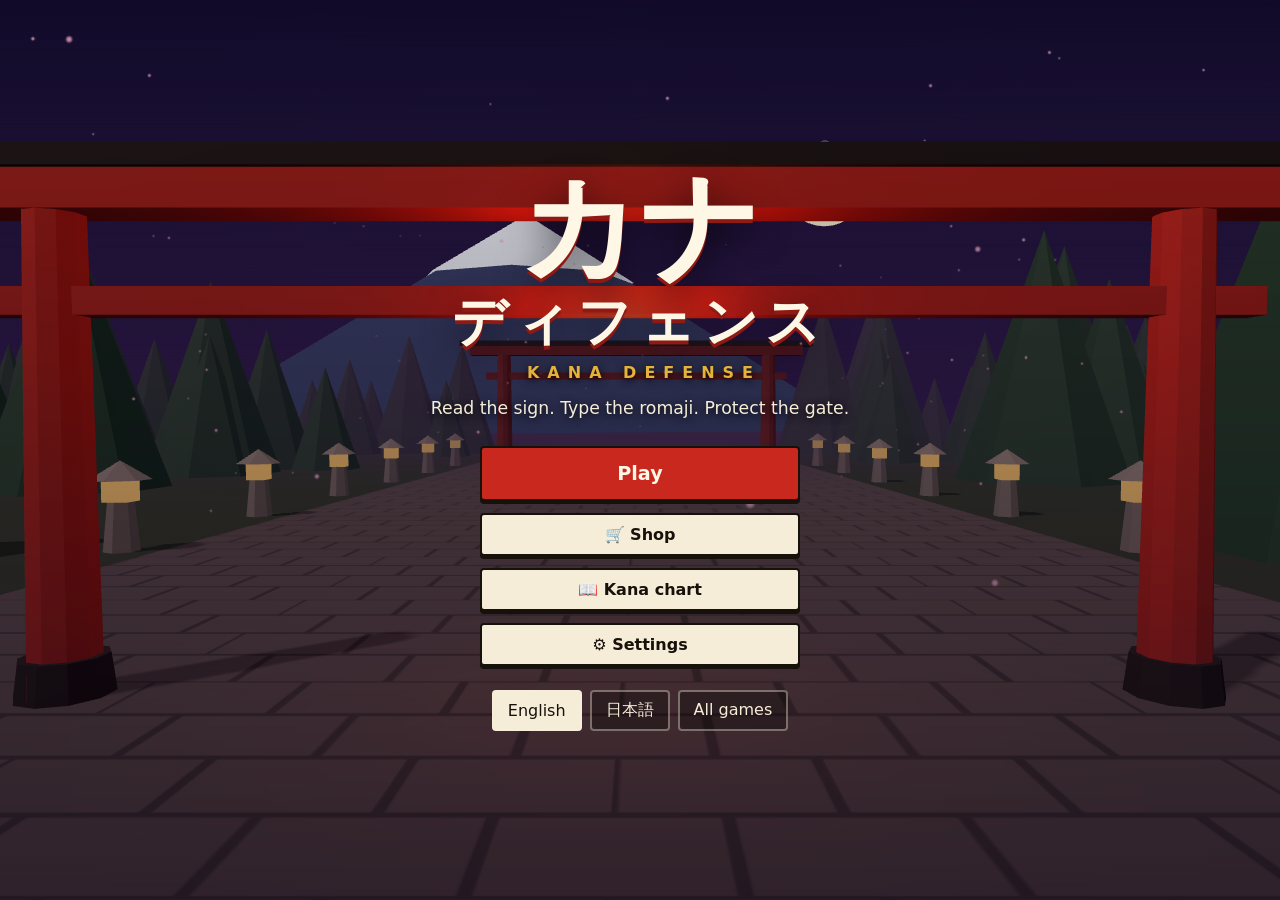
==== kana-defense/index.html @ 28a88e9d "Add Kana Defense, a 3D kana and kanji typing game Solo and local co-op, 57 stages across hiragana, k" ====
<!doctype html>
<html lang="en">
<head>
  <meta charset="utf-8">
  <meta name="viewport" content="width=device-width, initial-scale=1">
  <title>Kana Defense カナディフェンス</title>
  <link rel="stylesheet" href="style.css">
</head>
<body>
  <canvas id="world"></canvas>
  <div id="hud" hidden></div>
  <main id="screen" class="screen"></main>
  <script src="../vendor/three.min.js"></script>
  <script src="../shared/kana.js"></script>
  <script src="../shared/kanji.js"></script>
  <script src="js/stages.js"></script>
  <script src="js/i18n.js"></script>
  <script src="js/audio.js"></script>
  <script src="js/save.js"></script>
  <script src="js/world.js"></script>
  <script src="js/game.js"></script>
  <script src="js/ui.js"></script>
  <script src="js/main.js"></script>
</body>
</html>
---- kana-defense/style.css ----
:root {
  --ink: #17110b;
  --washi: #f6edd9;
  --washi-2: #ebdec2;
  --line: #b9a57d;
  --red: #c8281e;
  --red-d: #8f1a13;
  --gold: #e5b23a;
  --muted: #6c5c44;
  --sans: "Hiragino Sans", "Hiragino Kaku Gothic ProN", "Yu Gothic", "Meiryo", "Noto Sans CJK JP", system-ui, sans-serif;
  --serif: "Hiragino Mincho ProN", "Yu Mincho", "Noto Serif CJK JP", Georgia, serif;
}
* { box-sizing: border-box; }
html, body { height: 100%; margin: 0; overflow: hidden; background: #120c2c; font-family: var(--sans); color: var(--ink); }
[hidden] { display: none !important; }
#world { position: fixed; inset: 0; width: 100%; height: 100%; display: block; }

/* ---------- Screens ---------- */
.screen {
  position: fixed; inset: 0; overflow-y: auto; padding: 24px clamp(16px, 5vw, 64px);
  background: linear-gradient(rgba(10, 6, 22, .58), rgba(10, 6, 22, .72));
  color: var(--washi);
}
.screen.hidden { display: none; }
.screen.title-screen { background: linear-gradient(rgba(10, 6, 22, .1), rgba(10, 6, 22, .6)); display: flex; flex-direction: column; align-items: center; justify-content: center; text-align: center; }
.screen.shop-screen { background: none; padding: 0; overflow: hidden; }
.screen.pause-screen, .screen.result-screen { display: flex; align-items: flex-start; justify-content: center; }
.screen.pause-screen { align-items: center; }

button, .link {
  font: inherit; font-weight: 700; color: var(--ink); background: var(--washi); border: 2px solid var(--ink);
  border-radius: 4px; padding: 10px 18px; cursor: pointer; box-shadow: 0 3px 0 var(--ink); transition: transform .08s, box-shadow .08s;
  text-decoration: none; display: inline-block;
}
button:hover:not(:disabled), .link:hover { transform: translateY(-1px); box-shadow: 0 4px 0 var(--ink); }
button:active:not(:disabled) { transform: translateY(3px); box-shadow: 0 0 0 var(--ink); }
button:focus-visible, .link:focus-visible, input:focus-visible { outline: 3px solid var(--gold); outline-offset: 2px; }
button:disabled { cursor: default; opacity: .55; }
button.primary { background: var(--red); color: #fff7e6; }
button.big { font-size: 1.2rem; padding: 14px 40px; }
button.ghost, .link.ghost { background: rgba(0, 0, 0, .3); color: var(--washi); border-color: rgba(246, 237, 217, .4); box-shadow: none; font-weight: 500; padding: 8px 14px; }
button.ghost.on { background: var(--washi); color: var(--ink); }

.chip { padding: 6px 14px; font-size: .92rem; box-shadow: 0 2px 0 var(--ink); margin: 2px 4px 2px 0; }
.chip.on { background: var(--gold); opacity: 1; }
.chip.buy { background: #fff3c4; white-space: nowrap; }
.chip.danger { background: #f3c9c2; color: var(--red-d); border-color: var(--red-d); box-shadow: 0 2px 0 var(--red-d); }

input { font: inherit; padding: 9px 12px; border: 2px solid var(--ink); border-radius: 4px; background: #fffaf0; width: 140px; }

.logo-kana { font-family: var(--serif); font-weight: 900; font-size: clamp(3.4rem, 10vw, 7.4rem); line-height: 1; color: #fff7e6; text-shadow: 0 4px 0 var(--red-d), 0 12px 36px rgba(0, 0, 0, .7); }
.logo-kana span { display: block; font-size: .46em; letter-spacing: .14em; margin-top: 8px; }
.logo-en { letter-spacing: .5em; font-weight: 700; color: var(--gold); margin-top: 14px; text-shadow: 0 2px 8px #000; padding-left: .5em; }
.tagline { margin: 16px 0 28px; font-size: 1.08rem; text-shadow: 0 2px 8px #000; }
.menu { display: grid; gap: 12px; width: min(320px, 90vw); }
.lang-pick { margin-top: 24px; display: flex; gap: 8px; flex-wrap: wrap; justify-content: center; }

.bar { display: flex; align-items: center; gap: 16px; margin: 0 auto 20px; max-width: 1100px; }
.bar h2 { flex: 1; margin: 0; font-family: var(--serif); font-size: 1.6rem; font-weight: 900; }
.coin-badge { font-weight: 800; background: rgba(0, 0, 0, .45); color: #ffe27a; border: 1px solid rgba(255, 226, 122, .5); padding: 6px 14px; border-radius: 99px; white-space: nowrap; }

.cards { display: grid; gap: 16px; max-width: 1100px; margin: 0 auto 22px; }
.cards.three { grid-template-columns: repeat(auto-fit, minmax(240px, 1fr)); }
.cards.four { grid-template-columns: repeat(auto-fit, minmax(230px, 1fr)); }
.card { text-align: left; font-weight: 400; background: var(--washi); padding: 18px; border-radius: 6px; box-shadow: 0 5px 0 var(--ink); }
.card h3 { margin: 6px 0; font-family: var(--serif); font-size: 1.35rem; }
.card p { margin: 0 0 12px; color: var(--muted); line-height: 1.5; font-size: .94rem; }
.card.selected { background: #ffe7a3; outline: 3px solid var(--red); }
.card-icon { font-size: 2rem; }
.glyph { font-family: var(--serif); font-size: 3.6rem; font-weight: 900; color: var(--red); line-height: 1.15; }
.card.locked { opacity: .78; background: var(--washi-2); }
.card.locked .glyph { font-size: 2.6rem; }
.progress { height: 8px; background: var(--washi-2); border: 1px solid var(--line); border-radius: 4px; overflow: hidden; margin-bottom: 6px; }
.progress i { display: block; height: 100%; background: var(--red); }
small { color: var(--muted); }

.row { display: flex; gap: 12px; flex-wrap: wrap; align-items: center; margin: 14px 0; }
.row.center { justify-content: center; }

.stage-grid { display: grid; grid-template-columns: repeat(auto-fill, minmax(150px, 1fr)); gap: 14px; max-width: 1100px; margin: 0 auto; }
.stage-tile { position: relative; display: flex; flex-direction: column; align-items: center; gap: 4px; padding: 16px 8px 10px; min-height: 124px; font-weight: 400; }
.stage-tile strong { font-family: var(--serif); font-size: 1.3rem; font-weight: 900; }
.stage-tile .num { position: absolute; left: 8px; top: 4px; color: var(--muted); font-size: .8rem; }
.stage-tile small { min-height: 1.2em; }
.stage-tile.boss { background: #f7d9c9; border-color: var(--red-d); box-shadow: 0 3px 0 var(--red-d); }
.stage-tile.locked { background: var(--washi-2); }
.stars { color: var(--gold); letter-spacing: .08em; -webkit-text-stroke: .5px var(--ink); }
.stars i { font-style: normal; color: rgba(60, 40, 20, .2); -webkit-text-stroke: 0; }

.section { font-family: var(--serif); text-align: center; margin: 18px 0 10px; }
.note { text-align: center; line-height: 1.6; max-width: 720px; margin: 12px auto; }
.kana-cards { display: flex; flex-wrap: wrap; justify-content: center; gap: 12px; max-width: 1000px; margin: 0 auto; }
.kana-card { display: flex; flex-direction: column; align-items: center; min-width: 108px; padding: 12px 14px; gap: 2px; font-weight: 400; }
.kana-card b { font-family: var(--serif); font-size: 3.2rem; line-height: 1.15; font-weight: 900; }
.kana-card span { font-size: 1.15rem; font-weight: 800; color: var(--red-d); }
.kana-card em { font-style: normal; color: var(--muted); }
.kana-cards.small { gap: 6px; }
.kana-cards.small .kana-card { min-width: 58px; padding: 4px 8px; box-shadow: 0 2px 0 var(--ink); }
.kana-cards.small .kana-card b { font-size: 1.5rem; }
.kana-cards.small .kana-card span { font-size: .8rem; }
.kana-cards.small .kana-card small { display: none; }

/* ---------- Shop ---------- */
.shop-panel { position: absolute; left: 0; top: 0; bottom: 0; width: min(560px, 100%); overflow-y: auto; padding: 20px; background: rgba(12, 8, 26, .9); border-right: 2px solid var(--gold); }
.shop-panel .note { text-align: left; color: #d8cdb6; font-size: .9rem; margin: 0 0 8px; }
.shop-panel .section { text-align: left; color: var(--gold); }
.shop-item { display: flex; align-items: center; gap: 12px; background: rgba(246, 237, 217, .08); border: 1px solid rgba(246, 237, 217, .22); border-radius: 6px; padding: 8px 12px; margin-bottom: 8px; }
.shop-item.on { border-color: var(--gold); background: rgba(229, 178, 58, .18); }
.shop-icon { font-size: 1.7rem; width: 38px; text-align: center; }
.shop-text { flex: 1; min-width: 0; }
.shop-text small { display: block; color: #cabda3; }
.try-it { position: absolute; right: 32px; bottom: 32px; font-size: 1.15rem; padding: 14px 32px; }
@media (max-width: 800px) { .try-it { display: none; } }

/* ---------- Chart ---------- */
.dex-grid { display: grid; grid-template-columns: repeat(auto-fill, minmax(76px, 1fr)); gap: 8px; max-width: 1100px; margin: 0 auto 24px; }
.dex-cell { display: flex; flex-direction: column; align-items: center; padding: 6px 2px; font-weight: 400; box-shadow: 0 2px 0 var(--ink); }
.dex-cell b { font-family: var(--serif); font-size: 1.6rem; font-weight: 900; }
.dex-cell span { font-size: .8rem; font-weight: 700; color: var(--muted); }
.dex-cell small { font-size: .66rem; }
.dex-cell.good { background: #bfe6b0; }
.dex-cell.learning { background: #ffe9a3; }
.dex-cell.weak { background: #f5b3a8; }

.settings { max-width: 680px; margin: 0 auto; background: var(--washi); color: var(--ink); border: 2px solid var(--ink); border-radius: 6px; padding: 8px 20px; }
.setting { display: flex; justify-content: space-between; align-items: center; gap: 16px; padding: 12px 0; border-bottom: 1px solid var(--line); flex-wrap: wrap; }
.setting:last-child { border-bottom: 0; }
.setting.column { flex-direction: column; align-items: flex-start; }

/* ---------- HUD ---------- */
#hud { position: fixed; inset: 0; pointer-events: none; color: #fff; }
.hud-top { display: flex; justify-content: space-between; align-items: center; gap: 12px; padding: 14px 20px; text-shadow: 0 2px 4px #000; }
.hearts { font-size: 1.6rem; }
.hearts i { font-style: normal; display: inline-block; margin-right: 3px; filter: drop-shadow(0 1px 3px #000); }
.hearts i.lost { opacity: .22; filter: grayscale(1); }
.stage-name { font-family: var(--serif); font-weight: 900; font-size: 1.1rem; text-align: center; }
.left-count { font-weight: 800; font-size: 1.1rem; }
.boss-bar { display: flex; align-items: center; gap: 10px; width: min(620px, 80vw); margin: 0 auto; font-weight: 900; text-shadow: 0 2px 4px #000; }
.boss-bar span { flex: 1; height: 16px; border: 2px solid #fff; background: rgba(0, 0, 0, .6); border-radius: 3px; overflow: hidden; }
.boss-bar i { display: block; height: 100%; width: 100%; background: linear-gradient(90deg, #b44dff, #ff4d6a); transition: width .15s; }
.center-msg { position: fixed; inset: 0; display: flex; align-items: center; justify-content: center; }
.center-pop { font-family: var(--serif); font-weight: 900; text-align: center; padding: 0 20px; text-shadow: 0 4px 0 var(--red-d), 0 8px 24px #000; animation: stamp .3s cubic-bezier(.2, 1.6, .4, 1); }
.center-pop.count { font-size: 8rem; }
.center-pop.boss-warn { font-size: 2.4rem; color: #ffd2d2; }
.center-pop.relay { font-size: 3.4rem; color: #ffe27a; }
@keyframes stamp { from { transform: scale(2.2); opacity: 0; } to { transform: scale(1); opacity: 1; } }

.player-row { position: fixed; left: 0; right: 0; bottom: 18px; display: flex; justify-content: center; gap: 12px; padding: 0 16px; }
.player-box { flex: 0 1 300px; background: rgba(10, 6, 22, .82); border: 2px solid var(--c); border-radius: 6px; padding: 8px 12px; transition: opacity .2s; min-width: 0; }
.player-box.idle { opacity: .45; }
.player-box.shake { animation: shake .25s; background: rgba(120, 10, 10, .9); }
@keyframes shake { 25% { transform: translateX(-7px); } 75% { transform: translateX(7px); } }
.player-head { display: flex; gap: 10px; align-items: baseline; font-size: .9rem; }
.player-head b { color: var(--c); }
.player-head em { margin-left: auto; font-style: normal; color: #ffe27a; font-weight: 800; }
.typed { font-family: ui-monospace, Menlo, Consolas, monospace; font-size: 2rem; font-weight: 800; height: 2.6rem; line-height: 2.6rem; letter-spacing: .08em; }
.typed .placeholder { font-size: 1rem; font-weight: 400; opacity: .4; letter-spacing: 0; font-family: var(--sans); }
.relay-bar { height: 4px; background: rgba(255, 255, 255, .15); }
.relay-bar i { display: block; height: 100%; background: var(--c); }

.pop { position: fixed; transform: translate(-50%, -50%); display: flex; flex-direction: column; align-items: center; font-weight: 900; animation: rise .85s ease-out forwards; text-shadow: 0 2px 0 #000, 0 0 12px #000; }
.pop b { font-family: var(--serif); font-size: 3rem; line-height: 1; }
.pop span { font-size: 1.3rem; color: #fff; }
@keyframes rise { 0% { transform: translate(-50%, -50%) scale(.6); opacity: 0; } 15% { transform: translate(-50%, -60%) scale(1.25); opacity: 1; } 100% { transform: translate(-50%, -180%) scale(1); opacity: 0; } }

.teach { position: fixed; left: 50%; top: 24%; transform: translateX(-50%); background: var(--washi); color: var(--ink); border: 3px solid var(--red); border-radius: 6px; padding: 8px 26px; display: flex; gap: 14px; align-items: center; animation: stamp .25s; }
.teach b { font-family: var(--serif); font-size: 3.2rem; font-weight: 900; }
.teach span { font-size: 1.6rem; font-weight: 800; color: var(--red-d); }
#flash { position: fixed; inset: 0; opacity: 0; background: radial-gradient(transparent 40%, rgba(220, 20, 20, .85)); }
#flash.on { animation: flash .55s ease-out; }
@keyframes flash { from { opacity: 1; } to { opacity: 0; } }

/* ---------- Results ---------- */
.result-card { background: var(--washi); color: var(--ink); border: 3px solid var(--ink); border-radius: 8px; padding: 22px clamp(14px, 3vw, 34px); width: min(760px, 100%); margin: auto; box-shadow: 0 8px 0 var(--ink); }
.result-card .menu { margin: 16px auto 4px; }
.result-card h2 { font-family: var(--serif); font-size: 2.2rem; font-weight: 900; text-align: center; margin: 0 0 6px; }
.result-card.win h2 { color: var(--red); }
.result-card.lose h2 { color: #333; }
.big-stars { font-size: 3rem; text-align: center; line-height: 1.2; }
.banner { text-align: center; background: var(--gold); padding: 6px; font-weight: 800; border-radius: 4px; }
.score { width: 100%; border-collapse: collapse; margin: 14px 0; }
.score th { font-size: .78rem; color: var(--muted); text-align: right; padding: 4px 8px; }
.score td { text-align: right; padding: 8px; border-top: 1px solid var(--line); font-variant-numeric: tabular-nums; }
.score .who { text-align: left; font-weight: 800; border-left: 6px solid var(--c); white-space: nowrap; }
.mvp { margin-left: 8px; font-size: .7rem; background: var(--red); color: #fff; padding: 2px 6px; border-radius: 3px; }
.bar-cell { position: relative; width: 40%; }
.kill-bar { position: absolute; left: 8px; top: 8px; bottom: 8px; background: var(--c); opacity: .5; max-width: calc(100% - 16px); border-radius: 2px; }
.bar-cell b { position: relative; font-size: 1.3rem; }
.coin-sum { display: flex; flex-wrap: wrap; align-items: baseline; justify-content: center; gap: 4px 14px; font-size: .92rem; color: var(--muted); }
.coin-sum b { font-size: 1.5rem; color: #a87600; }
.coin-sum em { font-style: normal; }
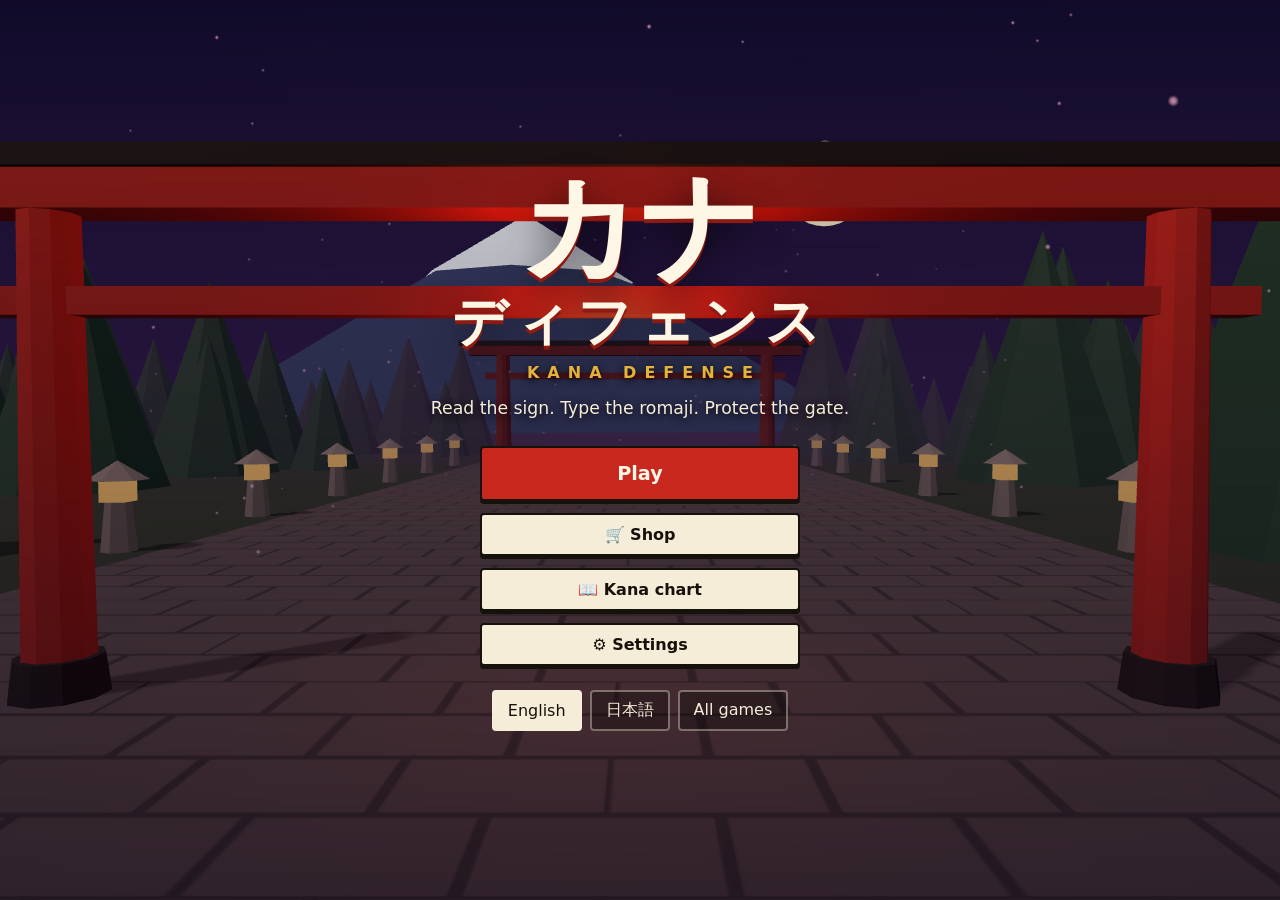
==== commit 457be5eb: "Add Kana Karuta and word stages, fix leftover hit rings Effects started when a weapon landed were dr" ====
--- a/kana-defense/index.html
+++ b/kana-defense/index.html
@@ -13,9 +13,10 @@
   <script src="../vendor/three.min.js"></script>
   <script src="../shared/kana.js"></script>
   <script src="../shared/kanji.js"></script>
+  <script src="../shared/words.js"></script>
+  <script src="../shared/audio.js"></script>
   <script src="js/stages.js"></script>
   <script src="js/i18n.js"></script>
-  <script src="js/audio.js"></script>
   <script src="js/save.js"></script>
   <script src="js/world.js"></script>
   <script src="js/game.js"></script>
--- a/kana-defense/style.css
+++ b/kana-defense/style.css
@@ -83,6 +83,7 @@
 .stage-tile .num { position: absolute; left: 8px; top: 4px; color: var(--muted); font-size: .8rem; }
 .stage-tile small { min-height: 1.2em; }
 .stage-tile.boss { background: #f7d9c9; border-color: var(--red-d); box-shadow: 0 3px 0 var(--red-d); }
+.stage-tile.words { background: #dfeccb; border-color: #2f5a2a; box-shadow: 0 3px 0 #2f5a2a; }
 .stage-tile.locked { background: var(--washi-2); }
 .stars { color: var(--gold); letter-spacing: .08em; -webkit-text-stroke: .5px var(--ink); }
 .stars i { font-style: normal; color: rgba(60, 40, 20, .2); -webkit-text-stroke: 0; }
@@ -94,6 +95,9 @@
 .kana-card b { font-family: var(--serif); font-size: 3.2rem; line-height: 1.15; font-weight: 900; }
 .kana-card span { font-size: 1.15rem; font-weight: 800; color: var(--red-d); }
 .kana-card em { font-style: normal; color: var(--muted); }
+.kana-cards.words .kana-card { min-width: 130px; padding: 8px 12px; }
+.kana-cards.words .kana-card b { font-size: 1.9rem; }
+.kana-cards.words .kana-card span { font-size: 1rem; }
 .kana-cards.small { gap: 6px; }
 .kana-cards.small .kana-card { min-width: 58px; padding: 4px 8px; box-shadow: 0 2px 0 var(--ink); }
 .kana-cards.small .kana-card b { font-size: 1.5rem; }
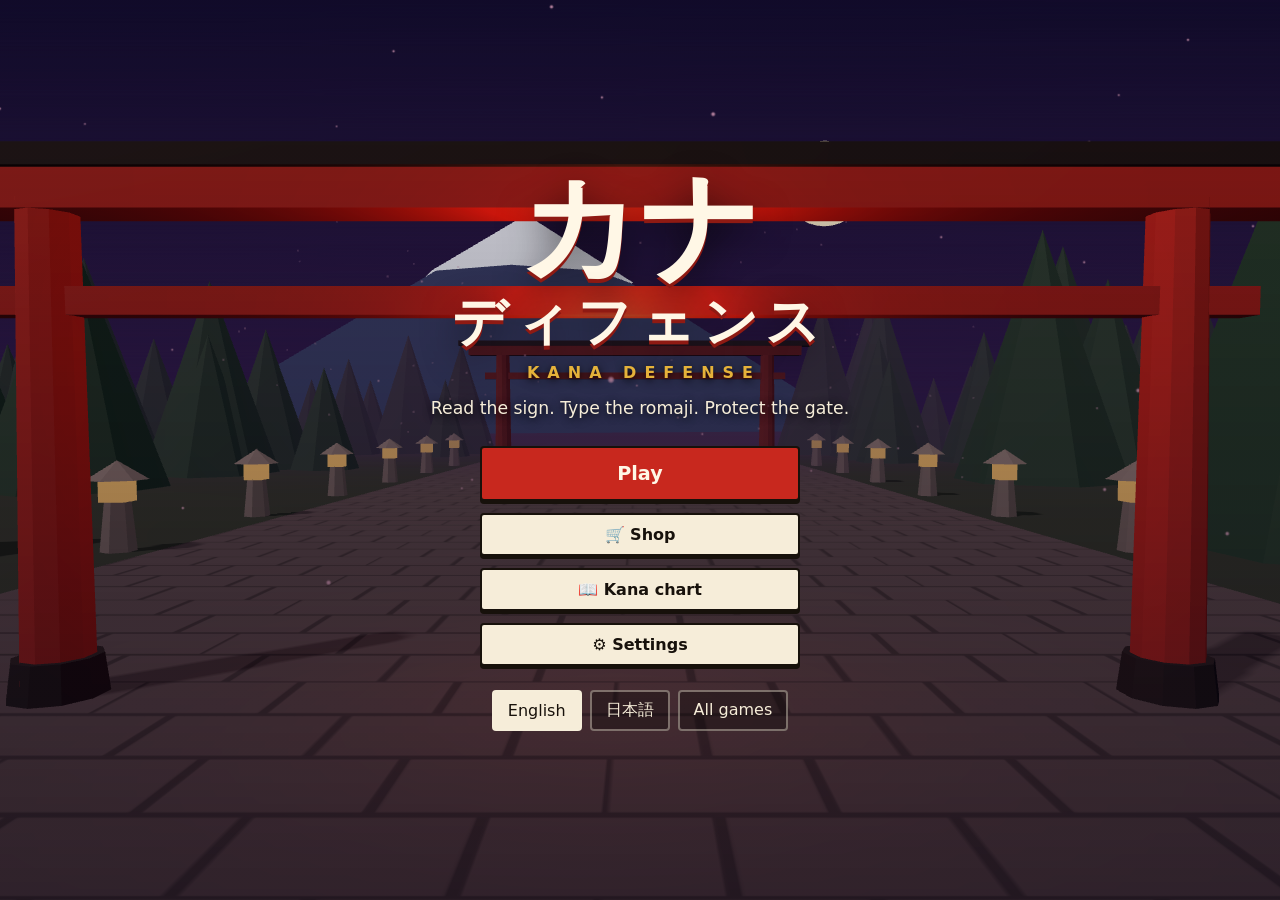
==== commit b81ff9e8: "Play over room codes, and translate into Traditional Chinese Multiplayer in both games now means one" ====
--- a/kana-defense/index.html
+++ b/kana-defense/index.html
@@ -11,10 +11,12 @@
   <div id="hud" hidden></div>
   <main id="screen" class="screen"></main>
   <script src="../vendor/three.min.js"></script>
+  <script src="../vendor/peerjs.min.js"></script>
   <script src="../shared/kana.js"></script>
   <script src="../shared/kanji.js"></script>
   <script src="../shared/words.js"></script>
   <script src="../shared/audio.js"></script>
+  <script src="../shared/room.js"></script>
   <script src="js/stages.js"></script>
   <script src="js/i18n.js"></script>
   <script src="js/save.js"></script>
--- a/kana-defense/style.css
+++ b/kana-defense/style.css
@@ -7,7 +7,7 @@
   --red-d: #8f1a13;
   --gold: #e5b23a;
   --muted: #6c5c44;
-  --sans: "Hiragino Sans", "Hiragino Kaku Gothic ProN", "Yu Gothic", "Meiryo", "Noto Sans CJK JP", system-ui, sans-serif;
+  --sans: "Hiragino Sans", "Hiragino Kaku Gothic ProN", "Yu Gothic", "Meiryo", "Noto Sans CJK JP", "PingFang TC", "Microsoft JhengHei", system-ui, sans-serif;
   --serif: "Hiragino Mincho ProN", "Yu Mincho", "Noto Serif CJK JP", Georgia, serif;
 }
 * { box-sizing: border-box; }
@@ -103,6 +103,23 @@
 .kana-cards.small .kana-card b { font-size: 1.5rem; }
 .kana-cards.small .kana-card span { font-size: .8rem; }
 .kana-cards.small .kana-card small { display: none; }
+
+/* ---------- Rooms ---------- */
+.name-row { display: block; text-align: center; margin: 0 auto 16px; font-weight: 700; }
+.room-form { display: grid; gap: 8px; }
+.room-form input { width: 100%; }
+.code-input { font-family: ui-monospace, Menlo, Consolas, monospace; font-weight: 800; letter-spacing: .25em; text-transform: uppercase; }
+.card.mode { cursor: default; }
+button.card.mode { cursor: pointer; }
+.room-error { max-width: 720px; margin: 0 auto; padding: 10px 16px; background: #f5b3a8; color: var(--red-d); border: 2px solid var(--red-d); border-radius: 4px; font-weight: 700; text-align: center; }
+.lobby { display: flex; flex-direction: column; align-items: center; gap: 14px; text-align: center; margin: 24px auto; max-width: 560px; }
+.room-code { font-family: ui-monospace, Menlo, Consolas, monospace; font-size: clamp(2.6rem, 9vw, 4.4rem); font-weight: 800; letter-spacing: .22em; padding: 10px 18px 10px calc(18px + .22em); background: var(--washi); color: var(--ink); border: 3px solid var(--ink); border-radius: 6px; box-shadow: 0 5px 0 var(--ink); }
+.lobby-players { list-style: none; padding: 0; margin: 4px 0; display: flex; flex-wrap: wrap; gap: 8px; justify-content: center; }
+.lobby-players li { background: rgba(0, 0, 0, .45); border: 1px solid rgba(246, 237, 217, .4); border-radius: 99px; padding: 6px 16px; font-weight: 700; }
+.lobby-players li.you { border-color: var(--gold); color: #ffe27a; }
+.waiting { font-weight: 700; color: #ffe27a; }
+.result-card .waiting { color: var(--red-d); margin: 0; }
+.player-box.left-room { opacity: .3; text-decoration: line-through; }
 
 /* ---------- Shop ---------- */
 .shop-panel { position: absolute; left: 0; top: 0; bottom: 0; width: min(560px, 100%); overflow-y: auto; padding: 20px; background: rgba(12, 8, 26, .9); border-right: 2px solid var(--gold); }
